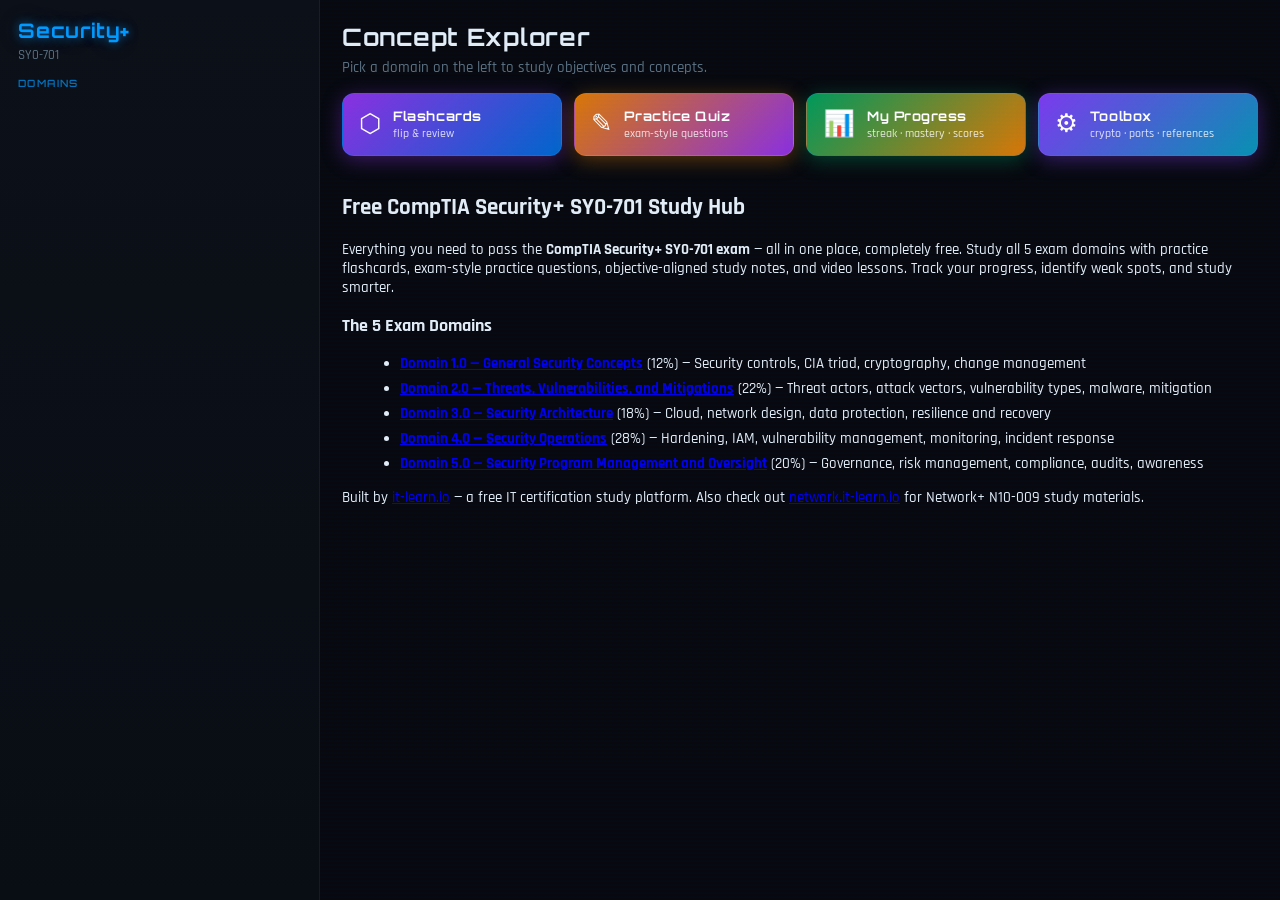
==== index.html @ f00df326 "Initial scaffold: Security+ SY0-701 study site - Full SY0-701 outline JSON (5 domains, 28 objectives" ====
<!doctype html>
<html lang="en">
<head>
  <meta charset="utf-8" />
  <script>(function(){if(localStorage.getItem('theme-v1')==='light')document.documentElement.classList.add('light-mode');})()</script>
  <meta name="viewport" content="width=device-width,initial-scale=1" />
  <!-- PWA -->
  <link rel="manifest" href="./manifest.json" />
  <meta name="theme-color" content="#0066cc" />
  <meta name="mobile-web-app-capable" content="yes" />
  <meta name="apple-mobile-web-app-capable" content="yes" />
  <meta name="apple-mobile-web-app-status-bar-style" content="black-translucent" />
  <meta name="apple-mobile-web-app-title" content="Sec+ Study" />
  <link rel="apple-touch-icon" href="./icons/apple-touch-icon.png" />
  <title>Free CompTIA Security+ SY0-701 Study Guide | Practice Questions & Flashcards</title>
  <link rel="canonical" href="https://secplus.it-learn.io/" />

  <meta name="description" content="Free CompTIA Security+ SY0-701 study site with practice questions, flashcards, and progress tracking across all 5 domains. Start studying for free at it-learn.io." />

  <link rel="icon" href="./favicon.ico" />
  <link rel="stylesheet" href="./styles.css" />

  <!-- Open Graph -->
  <meta property="og:type"        content="website" />
  <meta property="og:url"         content="https://secplus.it-learn.io/" />
  <meta property="og:title"       content="Security+ SY0-701 Study Hub — it-learn.io" />
  <meta property="og:description" content="Free CompTIA Security+ SY0-701 study tool — practice questions, flashcards, 5 domains, and full progress tracking." />
  <meta property="og:site_name"   content="Security+ SY0-701 Study | it-learn.io" />

  <link rel="preconnect" href="https://fonts.googleapis.com" />
  <link rel="preconnect" href="https://fonts.gstatic.com" crossorigin />

  <!-- Structured Data -->
  <script type="application/ld+json">
{
  "@context": "https://schema.org",
  "@type": "WebSite",
  "name": "Security+ SY0-701 Study Hub \u2014 it-learn.io",
  "url": "https://secplus.it-learn.io/",
  "description": "Free CompTIA Security+ SY0-701 study site with practice questions and flashcards.",
  "publisher": {
    "@type": "Organization",
    "name": "it-learn.io",
    "url": "https://it-learn.io"
  }
}
  </script>
</head>
<body>
  <div class="layout">
    <aside class="sidebar">
      <div class="brand">
        <h1>Security+</h1>
        <p class="muted">SY0-701</p>
      </div>

      <div class="section-title">Domains</div>
      <nav id="nav"></nav>

      <div class="footer muted">
        <div id="buildInfo"></div>
      </div>
    </aside>

    <main class="content">
      <header class="page-header">
        <h2>Concept Explorer</h2>
        <p class="muted">Pick a domain on the left to study objectives and concepts.</p>
      </header>

      <!-- Study tool shortcuts -->
      <section class="study-tools-row">
        <a class="study-tool-card study-tool-card--flash" href="./pages/flashcards.html">
          <span class="stc-icon">⬡</span>
          <div>
            <div class="stc-title">Flashcards</div>
            <div class="stc-sub">flip &amp; review</div>
          </div>
        </a>
        <a class="study-tool-card study-tool-card--quiz" href="./pages/quiz.html">
          <span class="stc-icon">✎</span>
          <div>
            <div class="stc-title">Practice Quiz</div>
            <div class="stc-sub">exam-style questions</div>
          </div>
        </a>
        <a class="study-tool-card study-tool-card--dash" href="./pages/dashboard.html">
          <span class="stc-icon">📊</span>
          <div>
            <div class="stc-title">My Progress</div>
            <div class="stc-sub">streak · mastery · scores</div>
          </div>
        </a>
        <a class="study-tool-card study-tool-card--tools" href="./pages/tools.html">
          <span class="stc-icon">⚙</span>
          <div>
            <div class="stc-title">Toolbox</div>
            <div class="stc-sub">crypto · ports · references</div>
          </div>
        </a>
      </section>

      <section id="cards" class="cards"></section>

      <!-- SEO content block -->
      <section class="seo-block">
        <h2>Free CompTIA Security+ SY0-701 Study Hub</h2>
        <p>
          Everything you need to pass the <strong>CompTIA Security+ SY0-701 exam</strong> — all in one place, completely free.
          Study all 5 exam domains with practice flashcards, exam-style practice questions,
          objective-aligned study notes, and video lessons. Track your progress, identify weak spots, and study smarter.
        </p>

        <h3>The 5 Exam Domains</h3>
        <ul>
          <li><a href="./pages/10-general-security-concepts.html"><strong>Domain 1.0 — General Security Concepts</strong></a> (12%) — Security controls, CIA triad, cryptography, change management</li>
          <li><a href="./pages/20-threats-vulnerabilities-and-mitigations.html"><strong>Domain 2.0 — Threats, Vulnerabilities, and Mitigations</strong></a> (22%) — Threat actors, attack vectors, vulnerability types, malware, mitigation</li>
          <li><a href="./pages/30-security-architecture.html"><strong>Domain 3.0 — Security Architecture</strong></a> (18%) — Cloud, network design, data protection, resilience and recovery</li>
          <li><a href="./pages/40-security-operations.html"><strong>Domain 4.0 — Security Operations</strong></a> (28%) — Hardening, IAM, vulnerability management, monitoring, incident response</li>
          <li><a href="./pages/50-security-program-management-and-oversight.html"><strong>Domain 5.0 — Security Program Management and Oversight</strong></a> (20%) — Governance, risk management, compliance, audits, awareness</li>
        </ul>

        <p>
          Built by <a href="https://it-learn.io" rel="noopener">it-learn.io</a> — a free IT certification study platform.
          Also check out <a href="https://network.it-learn.io" rel="noopener">network.it-learn.io</a> for Network+ N10-009 study materials.
        </p>
      </section>
    </main>
  </div>

  <script type="module" src="./app.js"></script>
</body>
</html>
---- styles.css ----
/* ── Google Fonts ─────────────────────────────────────── */
@import url('https://fonts.googleapis.com/css2?family=Orbitron:wght@400;600;700;900&family=Rajdhani:wght@400;500;600;700&display=swap');

/* ── Design tokens ─────────────────────────────────────── */
:root{
  /* Backgrounds */
  --bg:      #07090f;
  --panel:   #0c1018;
  --panel2:  #090d14;

  /* Text */
  --text:    #e2ecf7;
  --muted:   #5a7080;

  /* Logo-matched neon accents */
  --neon-green:  #0099ff;
  --neon-purple: #b44fff;
  --neon-orange: #ff8c00;

  /* Borders */
  --border:  rgba(0, 153, 255, 0.13);

  /* Glow shadows */
  --glow-green:  0 0 8px rgba(0,153,255,0.45),  0 0 24px rgba(0,153,255,0.18);
  --glow-purple: 0 0 8px rgba(180,79,255,0.45), 0 0 24px rgba(180,79,255,0.18);
  --glow-orange: 0 0 8px rgba(255,140,0,0.45),  0 0 24px rgba(255,140,0,0.18);

  --shadow:  rgba(0,0,0,0.45);
  --max:     1100px;
}

/* ── Light mode ─────────────────────────────────────── */
html.light-mode {
  --bg:     #f0f4fc;
  --panel:  #ffffff;
  --panel2: #e8eef8;
  --text:   #1a2234;
  --muted:  #5a6a8a;
  --border: rgba(180,79,255,0.22);
  --shadow: rgba(0,0,0,0.10);
  --glow-green:  0 0 6px rgba(0,100,200,0.25);
  --glow-purple: 0 0 6px rgba(140,60,200,0.25);
  --glow-orange: 0 0 6px rgba(200,100,0,0.25);
}
html.light-mode .sidebar {
  background: linear-gradient(180deg, #ffffff, #e8eef8);
}
html.light-mode .card,
html.light-mode .subnav a,
html.light-mode .nav-toggle,
html.light-mode .home-btn,
html.light-mode .nav-item,
html.light-mode .sidebtn,
html.light-mode .note,
html.light-mode .objective,
html.light-mode .md pre,
html.light-mode .pager-btn {
  background: rgba(0,0,0,0.03) !important;
}
html.light-mode .sidebar-backdrop { background: rgba(0,0,0,0.35); }
html.light-mode .hamburger-fab    { background: rgba(0,0,0,0.06); }
html.light-mode .brand h1 { text-shadow: none; color: #1a2234; }
html.light-mode .sidebar { border-right: 1px solid rgba(180,79,255,0.2); }

/* ── Reset ─────────────────────────────────────────── */
*{box-sizing:border-box}
html,body{height:100%}
body{
  margin:0;
  font-family: 'Rajdhani', system-ui, -apple-system, Segoe UI, sans-serif;
  font-size: 15px;
  font-weight: 500;
  color: var(--text);
  background: var(--bg);
}

/* ── Subtle scan-line texture on body ─────────────── */
body::before {
  content: '';
  pointer-events: none;
  position: fixed;
  inset: 0;
  z-index: 0;
  background: repeating-linear-gradient(
    0deg,
    transparent,
    transparent 2px,
    rgba(0,153,255,0.013) 2px,
    rgba(0,153,255,0.013) 4px
  );
}

/* ── Layout ─────────────────────────────────────────── */
.layout{
  display:grid;
  grid-template-columns: 320px 1fr;
  min-height:100vh;
}

/* ── Sidebar ─────────────────────────────────────────── */
.sidebar{
  padding:18px;
  border-right: 1px solid var(--border);
  background: linear-gradient(180deg, var(--panel) 0%, var(--panel2) 100%);
  position:sticky;
  top:0;
  height:100vh;
  overflow:auto;
}

/* ── Brand ─────────────────────────────────────────── */
.brand h1{
  margin: 0 0 4px 0;
  font-family: 'Orbitron', monospace;
  font-size: 20px;
  font-weight: 700;
  letter-spacing: .04em;
  color: var(--neon-green);
  text-shadow: 0 0 10px rgba(0,153,255,0.6), 0 0 30px rgba(0,153,255,0.2);
}
.brand p{margin:0 0 14px 0; font-size: 13px; color: var(--muted);}

/* ── Section labels ─────────────────────────────────── */
.section-title{
  margin:14px 0 8px 0;
  font-family: 'Orbitron', monospace;
  font-size: 10px;
  font-weight: 600;
  letter-spacing: 0.14em;
  text-transform: uppercase;
  color: var(--neon-green);
  opacity: 0.7;
}

/* ── Nav items ─────────────────────────────────────── */
.nav-item{
  display:flex;
  justify-content:space-between;
  gap:12px;
  padding:10px 12px;
  border: 1px solid var(--border);
  border-radius:10px;
  color:inherit;
  text-decoration:none;
  margin:10px 0;
  box-shadow: 0 4px 14px var(--shadow);
  background: rgba(0,153,255,0.02);
  transition: border-color .2s, box-shadow .2s, background .2s;
}
.nav-item:hover{
  border-color: rgba(0,153,255,0.4);
  box-shadow: var(--glow-green);
  background: rgba(0,153,255,0.05);
}
.nav-item.active{
  border-color: var(--neon-green);
  box-shadow: var(--glow-green);
  outline: none;
}

.pill{
  font-size:12px;
  color:var(--muted);
  white-space:nowrap;
}

/* ── Main content ─────────────────────────────────── */
.content{padding:22px}

.page-header{max-width: var(--max)}
.page-header h2{
  margin:0 0 6px 0;
  font-family: 'Orbitron', monospace;
  font-weight: 700;
  font-size: 1.5rem;
  letter-spacing: .03em;
  color: var(--text);
}
.page-header p{margin:0 0 16px 0}

/* ── Domain/objective cards ─────────────────────────── */
.cards{
  max-width: var(--max);
  display:grid;
  grid-template-columns: repeat(auto-fit, minmax(240px, 1fr));
  gap:14px;
}

.card{
  display:block;
  padding:14px;
  border: 1px solid var(--border);
  border-radius:14px;
  text-decoration:none;
  color:inherit;
  background: rgba(0,153,255,0.02);
  box-shadow: 0 6px 20px var(--shadow);
  transition: border-color .2s, box-shadow .2s, background .2s;
}
.card:hover{
  border-color: rgba(0,153,255,0.4);
  box-shadow: var(--glow-green);
  background: rgba(0,153,255,0.04);
}
.card h3{
  margin:0 0 6px 0;
  font-family: 'Orbitron', monospace;
  font-size: 13px;
  font-weight: 600;
  letter-spacing: .03em;
  color: var(--neon-green);
}
.card p{margin:0}

/* ── Study tool shortcut cards ─────────────────────── */
.study-tools-row {
  max-width: var(--max);
  display: grid;
  grid-template-columns: repeat(auto-fit, minmax(160px, 1fr));
  gap: 12px;
  margin-bottom: 18px;
}
.study-tool-card {
  display: flex;
  align-items: center;
  gap: 12px;
  padding: 14px 16px;
  border-radius: 12px;
  border: 1px solid transparent;
  text-decoration: none;
  color: #fff;
  transition: opacity .15s, box-shadow .2s, border-color .2s;
}
/* Flashcards: purple → neon green  (logo: text→ring) */
.study-tool-card--flash {
  background: linear-gradient(135deg, #8b30e0 0%, #0066cc 100%);
  box-shadow: 0 4px 20px rgba(139,48,224,.4);
  border-color: rgba(0,153,255,0.25);
}
.study-tool-card--flash:hover {
  box-shadow: 0 0 18px rgba(0,153,255,0.5), 0 0 40px rgba(139,48,224,0.3);
  border-color: var(--neon-green);
  opacity: 1;
}
/* Quiz: orange → purple  (logo: lock→text) */
.study-tool-card--quiz {
  background: linear-gradient(135deg, #d97706 0%, #8b30e0 100%);
  box-shadow: 0 4px 20px rgba(217,119,6,.4);
  border-color: rgba(255,140,0,0.25);
}
.study-tool-card--quiz:hover {
  box-shadow: 0 0 18px rgba(255,140,0,0.5), 0 0 40px rgba(139,48,224,0.3);
  border-color: var(--neon-orange);
  opacity: 1;
}
/* Dashboard: neon green → orange  (logo: ring→lock) */
.study-tool-card--dash {
  background: linear-gradient(135deg, #00995a 0%, #d97706 100%);
  box-shadow: 0 4px 20px rgba(0,153,90,.4);
  border-color: rgba(0,153,255,0.25);
}
.study-tool-card--dash:hover {
  box-shadow: 0 0 18px rgba(0,153,255,0.4), 0 0 40px rgba(255,140,0,0.3);
  border-color: var(--neon-orange);
  opacity: 1;
}
/* Toolbox: purple → cyan */
.study-tool-card--tools {
  background: linear-gradient(135deg, #7c3aed 0%, #0891b2 100%);
  box-shadow: 0 4px 20px rgba(124,58,237,.4);
  border-color: rgba(180,79,255,0.25);
}
.study-tool-card--tools:hover {
  box-shadow: 0 0 18px rgba(180,79,255,.5), 0 0 40px rgba(6,182,212,.3);
  border-color: var(--neon-purple);
  opacity: 1;
}
.stc-icon {
  font-size: 1.6rem;
  line-height: 1;
  flex-shrink: 0;
}
.stc-title {
  font-family: 'Orbitron', monospace;
  font-weight: 700;
  font-size: .82rem;
  letter-spacing: .04em;
}
.stc-sub {
  font-size: .75rem;
  opacity: .82;
  margin-top: 2px;
}

/* ── Note / info panels ─────────────────────────────── */
.note{
  max-width: var(--max);
  margin-top:18px;
  padding:14px;
  border: 1px solid var(--border);
  border-radius:14px;
  background: rgba(0,153,255,0.02);
}

.muted{color:var(--muted)}
.footer{margin-top:20px; font-size:12px; color: var(--muted);}

/* ── Objective panels ─────────────────────────────── */
.domain-wrap{max-width: var(--max)}
.objective{
  margin:14px 0;
  padding:14px;
  border: 1px solid var(--border);
  border-radius:14px;
  background: rgba(0,153,255,0.02);
  box-shadow: 0 6px 24px var(--shadow);
  transition: border-color .2s, box-shadow .2s;
}
.objective:hover {
  border-color: rgba(0,153,255,0.3);
  box-shadow: 0 0 14px rgba(0,153,255,0.12);
}
.objective h3{
  margin:0 0 10px 0;
  font-family: 'Orbitron', monospace;
  font-size: 14px;
  font-weight: 600;
  letter-spacing: .03em;
  color: var(--neon-purple);
  text-shadow: 0 0 8px rgba(180,79,255,0.4);
}
.objective .sub{
  margin:14px 0 10px 0;
  font-size:13px;
  color:var(--muted);
}

ul{margin:8px 0 0 18px}
li{margin:6px 0}
code{
  font-family: ui-monospace, SFMono-Regular, Menlo, Monaco, Consolas, "Liberation Mono", monospace;
  font-size: 0.92em;
  color: var(--neon-green);
  background: rgba(0,153,255,0.06);
  padding: 1px 5px;
  border-radius: 4px;
  border: 1px solid rgba(0,153,255,0.15);
}

/* ── Sidebar controls ───────────────────────────────── */
.sidebar-controls{
  display:flex;
  gap:8px;
  margin: 8px 0 12px 0;
}

.sidebtn{
  flex:1;
  cursor:pointer;
  padding:8px 10px;
  border: 1px solid var(--border);
  border-radius:10px;
  background: rgba(0,153,255,0.02);
  color: var(--text);
  font-family: 'Rajdhani', sans-serif;
  font-weight: 600;
  font-size: 13px;
  letter-spacing: .03em;
  transition: border-color .2s, box-shadow .2s, color .2s;
}
.sidebtn:hover{
  border-color: rgba(0,153,255,0.5);
  color: var(--neon-green);
  box-shadow: 0 0 8px rgba(0,153,255,0.25);
}

/* ── Accordion nav ──────────────────────────────────── */
.nav-group{margin:10px 0}

.nav-toggle{
  width:100%;
  display:flex;
  justify-content:space-between;
  align-items:center;
  gap:10px;
  text-align:left;
  padding:10px 12px;
  border: 1px solid var(--border);
  border-radius:10px;
  background: rgba(0,153,255,0.02);
  color:inherit;
  cursor:pointer;
  font-family: 'Rajdhani', sans-serif;
  font-weight: 600;
  transition: border-color .2s, box-shadow .2s, background .2s;
}
.nav-toggle:hover{
  border-color: rgba(180,79,255,0.4);
  box-shadow: 0 0 8px rgba(180,79,255,0.2);
  background: rgba(180,79,255,0.04);
}
.nav-toggle.active{
  border-color: var(--neon-purple);
  box-shadow: 0 0 10px rgba(180,79,255,0.3);
  outline: none;
}

.nav-toggle .left{display:flex; flex-direction:column; gap:2px}
.nav-toggle .title{font-size:14px; font-weight: 600;}
.nav-toggle .meta{font-size:12px; color:var(--muted)}
.nav-toggle .chev{opacity:0.7; color: var(--neon-green);}

.subnav{
  margin-top:8px;
  padding-left:10px;
  display:flex;
  flex-direction:column;
  gap:6px;
}

.subnav a{
  display:flex;
  align-items:baseline;
  gap:10px;
  padding:8px 10px;
  border: 1px solid var(--border);
  border-radius:8px;
  text-decoration:none;
  color:inherit;
  background: rgba(0,153,255,0.01);
  font-family: 'Rajdhani', sans-serif;
  font-weight: 500;
  font-size: 13px;
  transition: border-color .2s, box-shadow .2s, background .2s;
}
.subnav a:hover{
  border-color: rgba(0,153,255,0.35);
  background: rgba(0,153,255,0.04);
  box-shadow: 0 0 6px rgba(0,153,255,0.15);
}
.subnav a.active{
  border-color: var(--neon-green);
  background: rgba(0,153,255,0.06);
  box-shadow: 0 0 8px rgba(0,153,255,0.25);
  outline: none;
}

.subid{
  font-size:11px;
  color: var(--neon-orange);
  white-space:nowrap;
  font-family: 'Orbitron', monospace;
  font-weight: 600;
}

/* ── Home button ────────────────────────────────────── */
.home-btn{
  display:block;
  margin: 0 0 10px 0;
  padding:10px 12px;
  border: 1px solid var(--border);
  border-radius:10px;
  text-decoration:none;
  color:inherit;
  background: rgba(0,153,255,0.02);
  font-family: 'Rajdhani', sans-serif;
  font-weight: 600;
  transition: border-color .2s, box-shadow .2s, color .2s;
}
.home-btn:hover{
  border-color: rgba(0,153,255,0.4);
  color: var(--neon-green);
  box-shadow: 0 0 8px rgba(0,153,255,0.2);
}

/* ── Sidebar study-tool nav buttons ─────────────────── */
.study-links {
  display: flex;
  flex-direction: column;
  gap: 6px;
  margin: 0 0 10px 0;
}
.flashcards-link,
.quiz-link,
.dashboard-link,
.tools-link {
  display: block;
  padding: 9px 12px;
  border: 1px solid transparent;
  border-radius: 8px;
  text-decoration: none;
  color: #fff;
  font-family: 'Orbitron', monospace;
  font-weight: 700;
  font-size: .72rem;
  text-align: center;
  letter-spacing: .06em;
  transition: opacity .15s, box-shadow .2s, border-color .2s;
}
.flashcards-link {
  background: linear-gradient(135deg, #7a20d0 0%, #0066cc 100%);
  box-shadow: 0 3px 12px rgba(122,32,208,0.4);
  border-color: rgba(0,153,255,0.2);
}
.flashcards-link:hover {
  box-shadow: var(--glow-green);
  border-color: var(--neon-green);
  opacity: 1;
}
.quiz-link {
  background: linear-gradient(135deg, #c96800 0%, #7a20d0 100%);
  box-shadow: 0 3px 12px rgba(201,104,0,0.4);
  border-color: rgba(255,140,0,0.2);
}
.quiz-link:hover {
  box-shadow: var(--glow-orange);
  border-color: var(--neon-orange);
  opacity: 1;
}
.dashboard-link {
  background: linear-gradient(135deg, #007a44 0%, #c96800 100%);
  box-shadow: 0 3px 12px rgba(0,122,68,0.4);
  border-color: rgba(0,153,255,0.2);
}
.dashboard-link:hover {
  box-shadow: var(--glow-green);
  border-color: var(--neon-green);
  opacity: 1;
}
.tools-link {
  background: linear-gradient(135deg, #6520b8 0%, #0891b2 100%);
  box-shadow: 0 3px 12px rgba(101,32,184,0.4);
  border-color: rgba(180,79,255,0.2);
}
.tools-link:hover {
  box-shadow: var(--glow-purple);
  border-color: var(--neon-purple);
  opacity: 1;
}

/* ── Sidebar auth ────────────────────────────────────── */
.sidebar-auth {
  margin: 8px 0 4px;
  padding: 0 4px;
  display: flex;
  flex-direction: column;
  gap: 6px;
}
.sidebar-signin-btn {
  display: block;
  text-align: center;
  padding: .5rem .75rem;
  background: linear-gradient(135deg, #0066cc 0%, #0099ff 100%);
  color: #07090f;
  font-weight: 700;
  font-size: .82rem;
  border-radius: 8px;
  text-decoration: none;
  letter-spacing: .04em;
  box-shadow: 0 2px 12px rgba(0,153,255,.2);
  transition: opacity .15s;
}
.sidebar-signin-btn:hover { opacity: .9; }
.sidebar-auth--in { gap: 5px; }
.sidebar-user-email {
  font-size: .72rem;
  color: var(--muted);
  white-space: nowrap;
  overflow: hidden;
  text-overflow: ellipsis;
  padding: 0 2px;
}
.sidebar-admin-btn {
  display: block;
  text-align: center;
  padding: .4rem .75rem;
  background: rgba(180,79,255,.12);
  border: 1px solid rgba(180,79,255,.3);
  color: var(--neon-purple);
  font-weight: 700;
  font-size: .78rem;
  border-radius: 8px;
  text-decoration: none;
  transition: background .15s;
}
.sidebar-admin-btn:hover { background: rgba(180,79,255,.2); }
.sidebar-logout-btn {
  background: none;
  border: 1px solid var(--border);
  border-radius: 8px;
  color: var(--muted);
  font-size: .78rem;
  padding: .35rem .75rem;
  cursor: pointer;
  font-family: inherit;
  text-align: center;
  transition: color .15s, border-color .15s;
  width: 100%;
}
.sidebar-logout-btn:hover { color: #e74c3c; border-color: rgba(231,76,60,.4); }

/* ── Socials ─────────────────────────────────────────── */
.social-title{
  margin:16px 0 8px 0;
  font-family: 'Orbitron', monospace;
  font-size:10px;
  font-weight: 600;
  letter-spacing: 0.14em;
  text-transform:uppercase;
  color: var(--neon-green);
  opacity: 0.7;
}
.social-icons{
  display:flex;
  gap:8px;
  flex-wrap:wrap;
}
.social-icons a{
  width:36px;
  height:36px;
  display:inline-flex;
  align-items:center;
  justify-content:center;
  border: 1px solid var(--border);
  border-radius:8px;
  background: rgba(0,153,255,0.02);
  color: var(--muted);
  text-decoration:none;
  transition: border-color .2s, box-shadow .2s, color .2s;
}
.social-icons a:hover{
  border-color: var(--neon-green);
  color: var(--neon-green);
  box-shadow: 0 0 8px rgba(0,153,255,0.3);
}
.social-icons svg{width:16px; height:16px; fill: currentColor;}

/* ── Pager ───────────────────────────────────────────── */
.pager{
  max-width: var(--max);
  margin-top: 18px;
  display:flex;
  gap:12px;
  flex-wrap:wrap;
}
.pager-btn{
  display:inline-block;
  padding:10px 16px;
  border: 1px solid var(--border);
  border-radius:8px;
  text-decoration:none;
  color: var(--text);
  background: rgba(0,153,255,0.02);
  font-family: 'Rajdhani', sans-serif;
  font-weight: 600;
  font-size: 14px;
  letter-spacing: .03em;
  transition: border-color .2s, box-shadow .2s, color .2s;
}
.pager-btn:hover{
  border-color: rgba(0,153,255,0.4);
  color: var(--neon-green);
  box-shadow: 0 0 8px rgba(0,153,255,0.2);
}

/* ── YouTube embed ──────────────────────────────────── */
.yt{
  position:relative;
  width:100%;
  padding-top:56.25%;
  border: 1px solid var(--border);
  border-radius:14px;
  overflow:hidden;
  background: rgba(0,153,255,0.02);
  box-shadow: 0 6px 24px var(--shadow);
  margin-top: 6px;
}
.yt iframe{
  position:absolute;
  inset:0;
  width:100%;
  height:100%;
  border:0;
}

/* ── Markdown content ────────────────────────────────── */
.md{
  margin-top: 14px;
  line-height: 1.7;
}
.md h1,.md h2,.md h3{
  margin: 16px 0 10px 0;
  font-family: 'Orbitron', monospace;
  letter-spacing: .03em;
}
.md h2 { color: var(--neon-purple); font-size: 1.1rem; }
.md h3 { color: var(--neon-green);  font-size: .95rem; }
.md p{ margin: 10px 0; }
.md pre{
  padding: 12px;
  border: 1px solid var(--border);
  border-radius: 10px;
  background: rgba(0,153,255,0.03);
  overflow:auto;
}
.md blockquote{
  margin: 10px 0;
  padding: 10px 14px;
  border-left: 3px solid var(--neon-purple);
  background: rgba(180,79,255,0.05);
  border-radius: 0 10px 10px 0;
}
.md-table-wrap {
  overflow-x: auto;
  -webkit-overflow-scrolling: touch;
  margin: 1rem 0;
}
.md table{
  width:100%;
  border-collapse: collapse;
  margin-top: 0;
  min-width: 400px;
}
.md th,.md td{
  border: 1px solid var(--border);
  padding: 8px;
  vertical-align: top;
}
.md th {
  background: rgba(0,153,255,0.06);
  color: var(--neon-green);
  font-family: 'Orbitron', monospace;
  font-size: 11px;
  letter-spacing: .06em;
  text-transform: uppercase;
}
.md a{
  color: var(--neon-green);
  text-decoration: underline;
}

[hidden] { display: none !important; }

/* ── Markdown images ─────────────────────────────────── */
.md-figure {
  margin: 1.8rem auto;
  text-align: center;
}
.md-img {
  max-width: 100%;
  height: auto;
  display: block;
  margin: 0 auto;
  border-radius: 10px;
  border: 1px solid var(--border);
  background: rgba(0,153,255,0.02);
  box-shadow: 0 8px 28px var(--shadow);
  cursor: zoom-in;
  transition: transform .2s ease, box-shadow .2s ease;
}
.md-img:hover {
  transform: scale(1.015);
  box-shadow: var(--glow-green);
}
.md-caption {
  margin-top: 8px;
  font-size: .78rem;
  color: var(--muted);
  font-style: italic;
  line-height: 1.4;
}

/* ── Image zoom lightbox ─────────────────────────────── */
.img-zoom-overlay {
  display: none;
  position: fixed;
  inset: 0;
  z-index: 9999;
  background: rgba(0,0,0,.92);
  backdrop-filter: blur(6px);
  -webkit-backdrop-filter: blur(6px);
  flex-direction: column;
  align-items: center;
  justify-content: center;
  gap: 14px;
  padding: 24px;
  cursor: zoom-out;
}
.img-zoom-overlay.open { display: flex; }
.img-zoom-img {
  max-width: min(90vw, 1000px);
  max-height: 78vh;
  object-fit: contain;
  border-radius: 10px;
  box-shadow: 0 0 40px rgba(0,153,255,0.2), 0 32px 80px rgba(0,0,0,.7);
  cursor: default;
}
.img-zoom-caption {
  color: rgba(255,255,255,.7);
  font-size: .82rem;
  font-style: italic;
  text-align: center;
  max-width: 680px;
  line-height: 1.5;
  margin: 0;
}
.img-zoom-close {
  position: absolute;
  top: 18px;
  right: 18px;
  width: 38px;
  height: 38px;
  border-radius: 8px;
  border: 1px solid rgba(0,153,255,0.3);
  background: rgba(0,153,255,0.08);
  color: var(--neon-green);
  font-size: 1rem;
  cursor: pointer;
  display: flex;
  align-items: center;
  justify-content: center;
  transition: background .15s, box-shadow .15s;
}
.img-zoom-close:hover {
  background: rgba(0,153,255,0.18);
  box-shadow: var(--glow-green);
}

/* ── Mobile Hamburger Drawer ─────────────────────────── */
.hamburger-fab{
  position: fixed;
  top: 14px;
  left: 14px;
  z-index: 1101;
  width: 44px;
  height: 44px;
  border-radius: 10px;
  border: 1px solid rgba(0,153,255,0.3);
  background: rgba(0,153,255,0.06);
  color: var(--neon-green);
  box-shadow: 0 0 10px rgba(0,153,255,0.2);
  cursor: pointer;
  display: none;
  font-size: 20px;
  line-height: 1;
}
.hamburger-fab:hover{
  background: rgba(0,153,255,0.12);
  box-shadow: var(--glow-green);
}
.sidebar-backdrop{
  position: fixed;
  inset: 0;
  background: rgba(0,0,0,0.65);
  z-index: 1100;
  display: none;
}

@media (max-width: 900px){
  .hamburger-fab{ display: inline-flex; align-items:center; justify-content:center; }
  .layout{ grid-template-columns: 1fr; }
  .sidebar{
    position: fixed;
    top: 0; left: 0;
    height: 100vh;
    width: min(86vw, 360px);
    z-index: 1102;
    transform: translateX(-110%);
    transition: transform 180ms ease;
    border-right: 1px solid rgba(0,153,255,0.2);
    overflow: auto;
  }
  body.sidebar-open .sidebar{ transform: translateX(0); }
  body.sidebar-open .sidebar-backdrop{ display: block; }
  .content, .main-content{ padding-top: 64px; }
}

@media (max-width: 900px){
  .cards{ grid-template-columns: 1fr !important; }
  .layout{ grid-template-columns: 1fr !important; }
  .page-header, .cards, .note, .domain-wrap{ max-width: 100% !important; }
}

/* ══════════════════════════════════════════════════════
   🔖  BOOKMARKS
   ══════════════════════════════════════════════════════ */
.bm-btn {
  display: inline-flex;
  align-items: center;
  gap: 6px;
  padding: 6px 14px;
  border: 1px solid var(--border);
  border-radius: 8px;
  background: rgba(0,153,255,0.02);
  color: var(--muted);
  font-size: .85rem;
  font-family: 'Rajdhani', sans-serif;
  font-weight: 600;
  cursor: pointer;
  transition: color .15s, border-color .15s, background .15s, box-shadow .15s;
  margin-bottom: 12px;
}
.bm-btn:hover {
  color: var(--neon-orange);
  border-color: var(--neon-orange);
  box-shadow: 0 0 8px rgba(255,140,0,0.25);
}
.bm-btn.bookmarked {
  color: var(--neon-orange);
  border-color: var(--neon-orange);
  background: rgba(255,140,0,0.08);
  box-shadow: 0 0 8px rgba(255,140,0,0.2);
}
.bm-star {
  font-size: 10px;
  color: var(--neon-orange);
  margin-left: 4px;
  flex-shrink: 0;
}
.db-bookmark-grid {
  display: grid;
  grid-template-columns: repeat(auto-fill, minmax(200px, 1fr));
  gap: 10px;
}
.db-bookmark-card {
  display: flex;
  flex-direction: column;
  gap: 4px;
  padding: 12px 14px;
  border: 1px solid var(--border);
  border-radius: 10px;
  background: rgba(0,153,255,0.02);
  text-decoration: none;
  color: inherit;
  transition: border-color .2s, box-shadow .2s;
}
.db-bookmark-card:hover {
  border-color: rgba(255,140,0,0.4);
  box-shadow: 0 0 8px rgba(255,140,0,0.2);
}
.db-bookmark-card .bmc-id {
  font-size: .7rem;
  color: var(--neon-orange);
  font-weight: 700;
  font-family: 'Orbitron', monospace;
}
.db-bookmark-card .bmc-title { font-size: .85rem; color: var(--text); }

/* ══════════════════════════════════════════════════════
   🔍  SEARCH OVERLAY
   ══════════════════════════════════════════════════════ */
.search-trigger {
  display: flex;
  align-items: center;
  justify-content: space-between;
  width: 100%;
  padding: 8px 12px;
  border: 1px solid var(--border);
  border-radius: 8px;
  background: rgba(0,153,255,0.02);
  color: var(--muted);
  font-size: .83rem;
  font-family: 'Rajdhani', sans-serif;
  font-weight: 500;
  cursor: pointer;
  margin-bottom: 6px;
  transition: color .15s, border-color .15s, background .15s, box-shadow .15s;
  text-align: left;
}
.search-trigger:hover {
  color: var(--neon-green);
  border-color: rgba(0,153,255,0.4);
  background: rgba(0,153,255,0.05);
  box-shadow: 0 0 8px rgba(0,153,255,0.15);
}
.search-trigger kbd {
  font-size: .72rem;
  padding: 1px 5px;
  border: 1px solid var(--border);
  border-radius: 4px;
  background: rgba(0,153,255,0.05);
  color: var(--neon-green);
  font-family: inherit;
  opacity: 0.8;
}
.search-overlay {
  display: none;
  position: fixed;
  inset: 0;
  z-index: 9998;
  background: rgba(0,0,0,.80);
  backdrop-filter: blur(6px);
  -webkit-backdrop-filter: blur(6px);
  align-items: flex-start;
  justify-content: center;
  padding-top: 12vh;
}
.search-overlay.open { display: flex; }
.search-box {
  width: min(620px, 94vw);
  background: var(--panel);
  border: 1px solid rgba(0,153,255,0.3);
  border-radius: 14px;
  box-shadow: var(--glow-green), 0 24px 60px rgba(0,0,0,.6);
  overflow: hidden;
  display: flex;
  flex-direction: column;
}
.search-input-row {
  display: flex;
  align-items: center;
  gap: 10px;
  padding: 14px 16px;
  border-bottom: 1px solid var(--border);
}
.search-input-row .search-icon { font-size: 1.1rem; opacity: .6; flex-shrink: 0; }
.search-input {
  flex: 1;
  background: none;
  border: none;
  outline: none;
  font-size: 1rem;
  color: var(--text);
  font-family: 'Rajdhani', sans-serif;
  font-weight: 500;
}
.search-input::placeholder { color: var(--muted); }
.search-esc-hint {
  font-size: .72rem;
  color: var(--muted);
  padding: 2px 6px;
  border: 1px solid var(--border);
  border-radius: 4px;
  flex-shrink: 0;
}
.search-results {
  max-height: 54vh;
  overflow-y: auto;
  overscroll-behavior: contain;
}
.search-group-label {
  padding: 8px 16px 4px;
  font-size: .68rem;
  font-weight: 700;
  letter-spacing: .10em;
  text-transform: uppercase;
  color: var(--neon-green);
  opacity: 0.7;
  font-family: 'Orbitron', monospace;
}
.search-result {
  display: flex;
  align-items: flex-start;
  gap: 12px;
  padding: 10px 16px;
  cursor: pointer;
  border-left: 3px solid transparent;
  transition: background .1s, border-color .1s;
}
.search-result:hover,
.search-result.active {
  background: rgba(0,153,255,0.06);
  border-left-color: var(--neon-green);
}
.search-result-badge {
  flex-shrink: 0;
  font-size: .62rem;
  font-weight: 700;
  padding: 2px 6px;
  border-radius: 4px;
  text-transform: uppercase;
  letter-spacing: .06em;
  margin-top: 2px;
  font-family: 'Orbitron', monospace;
}
.badge-obj  { background: rgba(180,79,255,.18); color: var(--neon-purple); border: 1px solid rgba(180,79,255,.3); }
.badge-card { background: rgba(0,153,255,.12);  color: var(--neon-green);  border: 1px solid rgba(0,153,255,.25);}
.badge-q    { background: rgba(255,140,0,.14);  color: var(--neon-orange); border: 1px solid rgba(255,140,0,.3); }

.search-result-text { flex: 1; min-width: 0; }
.search-result-main {
  font-size: .9rem;
  color: var(--text);
  white-space: nowrap;
  overflow: hidden;
  text-overflow: ellipsis;
}
.search-result-sub {
  font-size: .75rem;
  color: var(--muted);
  white-space: nowrap;
  overflow: hidden;
  text-overflow: ellipsis;
  margin-top: 2px;
}
.search-empty {
  padding: 2.5rem 1rem;
  text-align: center;
  color: var(--muted);
  font-size: .88rem;
}

/* ══════════════════════════════════════════════════════
   📄  PDF EXPORT BUTTON
   ══════════════════════════════════════════════════════ */
.btn-export-pdf {
  background: rgba(0,153,255,0.04);
  color: var(--text);
  border: 1px solid var(--border);
  border-radius: 8px;
  padding: .6rem 1.5rem;
  font-size: .9rem;
  font-weight: 600;
  font-family: 'Rajdhani', sans-serif;
  letter-spacing: .04em;
  cursor: pointer;
  transition: border-color .2s, color .2s, box-shadow .2s;
}
.btn-export-pdf:hover {
  border-color: rgba(0,153,255,0.4);
  color: var(--neon-green);
  box-shadow: 0 0 8px rgba(0,153,255,0.2);
}

/* ══════════════════════════════════════════════════════
   🖨️  PRINT  (@media print)
   ══════════════════════════════════════════════════════ */
@media print {
  .sidebar,
  .hamburger-fab,
  .sidebar-backdrop,
  #qz-setup-screen,
  #qz-active-screen,
  .qz-result-actions { display: none !important; }

  body { background: #fff !important; color: #111 !important; margin: 0; }
  .layout { display: block !important; }
  .main-content { display: block !important; }
  .qz-wrap { max-width: 100% !important; padding: 1rem !important; }

  .qz-results-hero,
  .qz-domain-breakdown,
  .qz-missed-section {
    background: #fff !important;
    border: 1px solid #ccc !important;
    box-shadow: none !important;
    break-inside: avoid;
  }

  .qz-missed-your    { color: #c0392b !important; }
  .qz-missed-correct { color: #27ae60 !important; }
  .qz-score-pct      { color: #111    !important; }
  .qz-pass-badge.pass { color: #27ae60 !important; border-color: #27ae60 !important; }
  .qz-pass-badge.fail { color: #c0392b !important; border-color: #c0392b !important; }
  .qz-missed-exp { color: #555 !important; }
  .qz-score-ring.pass { border-color: #27ae60 !important; }
  .qz-score-ring.fail { border-color: #c0392b !important; }
}
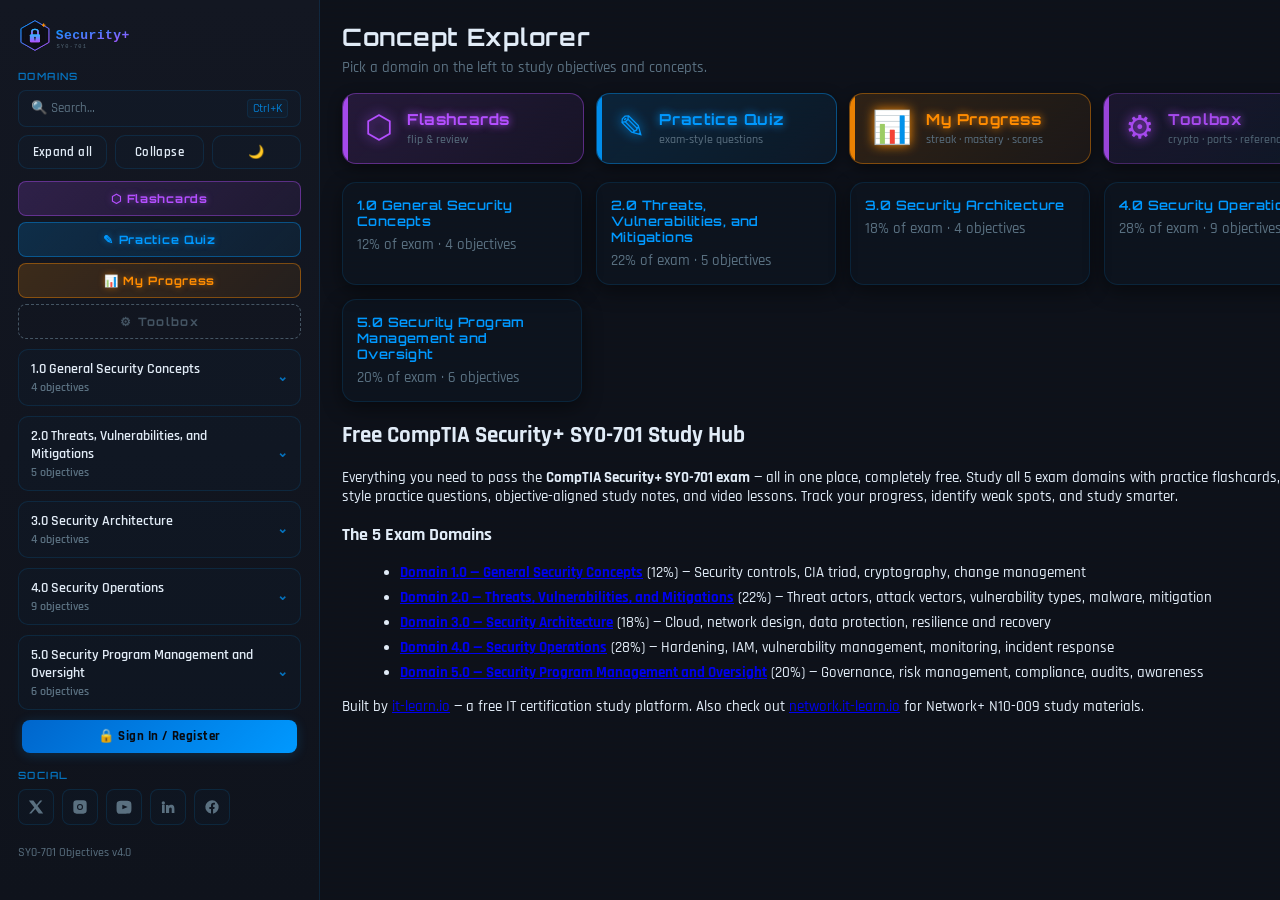
==== commit f068bf3c: "Add OG social preview, logo SVG, and Twitter card for secplus site - Generate social-preview.png (12" ====
--- a/index.html
+++ b/index.html
@@ -20,12 +20,21 @@
   <link rel="icon" href="./favicon.ico" />
   <link rel="stylesheet" href="./styles.css" />
 
-  <!-- Open Graph -->
-  <meta property="og:type"        content="website" />
-  <meta property="og:url"         content="https://secplus.it-learn.io/" />
-  <meta property="og:title"       content="Security+ SY0-701 Study Hub — it-learn.io" />
-  <meta property="og:description" content="Free CompTIA Security+ SY0-701 study tool — practice questions, flashcards, 5 domains, and full progress tracking." />
-  <meta property="og:site_name"   content="Security+ SY0-701 Study | it-learn.io" />
+  <!-- Open Graph / LinkedIn -->
+  <meta property="og:type"         content="website" />
+  <meta property="og:url"          content="https://secplus.it-learn.io/" />
+  <meta property="og:title"        content="Security+ SY0-701 Study Hub — it-learn.io" />
+  <meta property="og:description"  content="Free CompTIA Security+ SY0-701 study tool — 1,310 practice questions, 1,310 flashcards, 28 objectives, and full progress tracking." />
+  <meta property="og:image"        content="https://secplus.it-learn.io/social-preview.png" />
+  <meta property="og:image:width"  content="1200" />
+  <meta property="og:image:height" content="630" />
+  <meta property="og:site_name"    content="Security+ SY0-701 Study | it-learn.io" />
+
+  <!-- Twitter Card -->
+  <meta name="twitter:card"        content="summary_large_image" />
+  <meta name="twitter:title"       content="Security+ SY0-701 Study Hub — it-learn.io" />
+  <meta name="twitter:description" content="Free CompTIA Security+ SY0-701 study tool — 1,310 practice questions, 1,310 flashcards, 28 objectives, and full progress tracking." />
+  <meta name="twitter:image"       content="https://secplus.it-learn.io/social-preview.png" />
 
   <link rel="preconnect" href="https://fonts.googleapis.com" />
   <link rel="preconnect" href="https://fonts.gstatic.com" crossorigin />
@@ -50,8 +59,10 @@
   <div class="layout">
     <aside class="sidebar">
       <div class="brand">
-        <h1>Security+</h1>
-        <p class="muted">SY0-701</p>
+        <a href="/" style="display:block;line-height:0;">
+          <img src="./logos/logo.svg" alt="Security+ SY0-701"
+               style="width:100%;max-width:200px;height:auto;" />
+        </a>
       </div>
 
       <div class="section-title">Domains</div>
--- a/styles.css
+++ b/styles.css
@@ -4,9 +4,9 @@
 /* ── Design tokens ─────────────────────────────────────── */
 :root{
   /* Backgrounds */
-  --bg:      #07090f;
-  --panel:   #0c1018;
-  --panel2:  #090d14;
+  --bg:      #0e1119;
+  --panel:   #131722;
+  --panel2:  #0f131c;
 
   /* Text */
   --text:    #e2ecf7;
@@ -85,8 +85,8 @@
     0deg,
     transparent,
     transparent 2px,
-    rgba(0,153,255,0.013) 2px,
-    rgba(0,153,255,0.013) 4px
+    rgba(0,153,255,0.008) 2px,
+    rgba(0,153,255,0.008) 4px
   );
 }
 
@@ -221,75 +221,103 @@
   margin-bottom: 18px;
 }
 .study-tool-card {
+  position: relative;
   display: flex;
   align-items: center;
-  gap: 12px;
-  padding: 14px 16px;
-  border-radius: 12px;
-  border: 1px solid transparent;
+  gap: 14px;
+  padding: 16px 18px 16px 22px;
+  border-radius: 14px;
+  border: 1.5px solid var(--border);
+  background: var(--panel);
   text-decoration: none;
-  color: #fff;
-  transition: opacity .15s, box-shadow .2s, border-color .2s;
-}
-/* Flashcards: purple → neon green  (logo: text→ring) */
+  color: var(--text);
+  box-shadow: 0 4px 14px var(--shadow);
+  overflow: hidden;
+  transition: border-color .2s, box-shadow .2s, background .2s, transform .15s;
+}
+/* Left-edge accent bar — the visual anchor */
+.study-tool-card::before {
+  content: '';
+  position: absolute;
+  left: 0; top: 0; bottom: 0;
+  width: 5px;
+  background: currentColor;
+  opacity: .9;
+  transition: width .2s, opacity .2s;
+}
+.study-tool-card:hover {
+  transform: translateY(-2px);
+}
+.study-tool-card:hover::before { width: 7px; opacity: 1; }
+
+/* Color = meaning (kept identical across all 4 sites once propagated):
+   Flashcards = review (purple) · Quiz = active practice (blue) ·
+   Progress = streak/achievement (orange) · Toolbox = utility (neutral) */
 .study-tool-card--flash {
-  background: linear-gradient(135deg, #8b30e0 0%, #0066cc 100%);
-  box-shadow: 0 4px 20px rgba(139,48,224,.4);
-  border-color: rgba(0,153,255,0.25);
+  color: var(--neon-purple);
+  background: linear-gradient(135deg, rgba(180,79,255,0.14) 0%, rgba(180,79,255,0.06) 100%);
+  border-color: rgba(180,79,255,0.40);
 }
 .study-tool-card--flash:hover {
-  box-shadow: 0 0 18px rgba(0,153,255,0.5), 0 0 40px rgba(139,48,224,0.3);
+  border-color: var(--neon-purple);
+  box-shadow: var(--glow-purple);
+}
+
+.study-tool-card--quiz {
+  color: var(--neon-green);
+  background: linear-gradient(135deg, rgba(0,153,255,0.14) 0%, rgba(0,153,255,0.06) 100%);
+  border-color: rgba(0,153,255,0.40);
+}
+.study-tool-card--quiz:hover {
   border-color: var(--neon-green);
+  box-shadow: var(--glow-green);
+}
+
+.study-tool-card--dash {
+  color: var(--neon-orange);
+  background: linear-gradient(135deg, rgba(255,140,0,0.14) 0%, rgba(255,140,0,0.06) 100%);
+  border-color: rgba(255,140,0,0.40);
+}
+.study-tool-card--dash:hover {
+  border-color: var(--neon-orange);
+  box-shadow: var(--glow-orange);
+}
+
+.study-tool-card--tools {
+  color: var(--neon-purple);
+  background: linear-gradient(135deg, rgba(180,79,255,0.10) 0%, rgba(0,153,255,0.06) 100%);
+  border-color: rgba(180,79,255,0.30);
+  opacity: .92;
+}
+.study-tool-card--tools:hover {
+  border-color: var(--neon-purple);
+  box-shadow: var(--glow-purple);
   opacity: 1;
 }
-/* Quiz: orange → purple  (logo: lock→text) */
-.study-tool-card--quiz {
-  background: linear-gradient(135deg, #d97706 0%, #8b30e0 100%);
-  box-shadow: 0 4px 20px rgba(217,119,6,.4);
-  border-color: rgba(255,140,0,0.25);
-}
-.study-tool-card--quiz:hover {
-  box-shadow: 0 0 18px rgba(255,140,0,0.5), 0 0 40px rgba(139,48,224,0.3);
-  border-color: var(--neon-orange);
-  opacity: 1;
-}
-/* Dashboard: neon green → orange  (logo: ring→lock) */
-.study-tool-card--dash {
-  background: linear-gradient(135deg, #00995a 0%, #d97706 100%);
-  box-shadow: 0 4px 20px rgba(0,153,90,.4);
-  border-color: rgba(0,153,255,0.25);
-}
-.study-tool-card--dash:hover {
-  box-shadow: 0 0 18px rgba(0,153,255,0.4), 0 0 40px rgba(255,140,0,0.3);
-  border-color: var(--neon-orange);
-  opacity: 1;
-}
-/* Toolbox: purple → cyan */
-.study-tool-card--tools {
-  background: linear-gradient(135deg, #7c3aed 0%, #0891b2 100%);
-  box-shadow: 0 4px 20px rgba(124,58,237,.4);
-  border-color: rgba(180,79,255,0.25);
-}
-.study-tool-card--tools:hover {
-  box-shadow: 0 0 18px rgba(180,79,255,.5), 0 0 40px rgba(6,182,212,.3);
-  border-color: var(--neon-purple);
-  opacity: 1;
-}
+
 .stc-icon {
-  font-size: 1.6rem;
+  font-size: 2rem;
   line-height: 1;
   flex-shrink: 0;
-}
+  color: currentColor;
+  filter: drop-shadow(0 0 6px currentColor);
+  transition: transform .2s;
+}
+.study-tool-card:hover .stc-icon { transform: scale(1.08); }
+
 .stc-title {
   font-family: 'Orbitron', monospace;
   font-weight: 700;
-  font-size: .82rem;
+  font-size: .95rem;
   letter-spacing: .04em;
+  color: currentColor;
+  text-shadow: 0 0 8px currentColor;
 }
 .stc-sub {
-  font-size: .75rem;
-  opacity: .82;
-  margin-top: 2px;
+  font-size: .76rem;
+  color: var(--muted);
+  margin-top: 3px;
+  font-weight: 500;
 }
 
 /* ── Note / info panels ─────────────────────────────── */
@@ -486,55 +514,68 @@
 .tools-link {
   display: block;
   padding: 9px 12px;
-  border: 1px solid transparent;
+  border: 1px solid var(--border);
   border-radius: 8px;
   text-decoration: none;
-  color: #fff;
   font-family: 'Orbitron', monospace;
   font-weight: 700;
   font-size: .72rem;
   text-align: center;
   letter-spacing: .06em;
-  transition: opacity .15s, box-shadow .2s, border-color .2s;
+  transition: border-color .2s, box-shadow .2s, background .2s, color .2s;
 }
 .flashcards-link {
-  background: linear-gradient(135deg, #7a20d0 0%, #0066cc 100%);
-  box-shadow: 0 3px 12px rgba(122,32,208,0.4);
-  border-color: rgba(0,153,255,0.2);
+  background: linear-gradient(135deg, rgba(180,79,255,0.18) 0%, rgba(180,79,255,0.08) 100%);
+  border-color: rgba(180,79,255,0.40);
+  color: var(--neon-purple);
+  text-shadow: 0 0 6px rgba(180,79,255,0.5);
 }
 .flashcards-link:hover {
+  background: linear-gradient(135deg, rgba(180,79,255,0.28) 0%, rgba(180,79,255,0.14) 100%);
+  border-color: var(--neon-purple);
+  box-shadow: var(--glow-purple);
+}
+.quiz-link {
+  background: linear-gradient(135deg, rgba(0,153,255,0.18) 0%, rgba(0,153,255,0.08) 100%);
+  border-color: rgba(0,153,255,0.40);
+  color: var(--neon-green);
+  text-shadow: 0 0 6px rgba(0,153,255,0.5);
+}
+.quiz-link:hover {
+  background: linear-gradient(135deg, rgba(0,153,255,0.28) 0%, rgba(0,153,255,0.14) 100%);
+  border-color: var(--neon-green);
   box-shadow: var(--glow-green);
-  border-color: var(--neon-green);
-  opacity: 1;
-}
-.quiz-link {
-  background: linear-gradient(135deg, #c96800 0%, #7a20d0 100%);
-  box-shadow: 0 3px 12px rgba(201,104,0,0.4);
-  border-color: rgba(255,140,0,0.2);
-}
-.quiz-link:hover {
+}
+.dashboard-link {
+  background: linear-gradient(135deg, rgba(255,140,0,0.18) 0%, rgba(255,140,0,0.08) 100%);
+  border-color: rgba(255,140,0,0.40);
+  color: var(--neon-orange);
+  text-shadow: 0 0 6px rgba(255,140,0,0.5);
+}
+.dashboard-link:hover {
+  background: linear-gradient(135deg, rgba(255,140,0,0.28) 0%, rgba(255,140,0,0.14) 100%);
+  border-color: var(--neon-orange);
   box-shadow: var(--glow-orange);
-  border-color: var(--neon-orange);
-  opacity: 1;
-}
-.dashboard-link {
-  background: linear-gradient(135deg, #007a44 0%, #c96800 100%);
-  box-shadow: 0 3px 12px rgba(0,122,68,0.4);
-  border-color: rgba(0,153,255,0.2);
-}
-.dashboard-link:hover {
-  box-shadow: var(--glow-green);
-  border-color: var(--neon-green);
-  opacity: 1;
-}
+}
+/* Toolbox = utility / reference, not a primary study action.
+   Demoted to a neutral "console" entry so it doesn't compete visually
+   with the three primary study tiles above it. Border + text both use
+   currentColor so the dashed outline stays visible in both light & dark. */
 .tools-link {
-  background: linear-gradient(135deg, #6520b8 0%, #0891b2 100%);
-  box-shadow: 0 3px 12px rgba(101,32,184,0.4);
-  border-color: rgba(180,79,255,0.2);
+  background: transparent;
+  border: 1px dashed currentColor;
+  color: var(--muted);
+  letter-spacing: .12em;
+  text-shadow: none;
+  opacity: .7;
 }
 .tools-link:hover {
+  background: rgba(180,79,255,0.08);
+  border-style: solid;
+  border-color: var(--neon-purple);
+  color: var(--neon-purple);
+  text-shadow: 0 0 6px rgba(180,79,255,0.4);
   box-shadow: var(--glow-purple);
-  border-color: var(--neon-purple);
   opacity: 1;
 }
 
